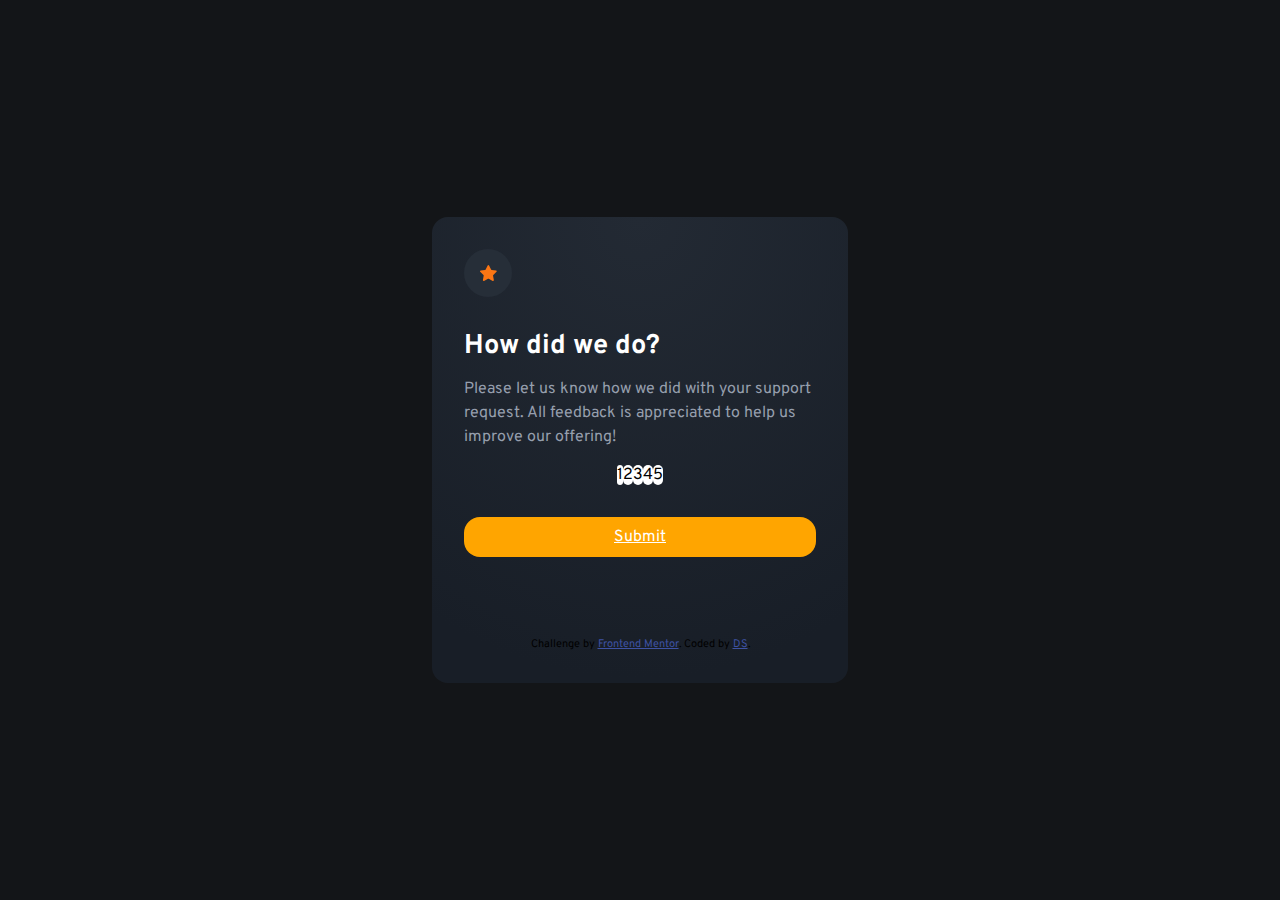
==== index.html @ 76b94d8d "changed star icon, h1, paragraph" ====
<!DOCTYPE html>
<html lang="en">
  <head>
    <meta charset="UTF-8" />
    <meta name="viewport" content="width=device-width, initial-scale=1.0" />
    <!-- displays site properly based on user's device -->

    <link
      rel="icon"
      type="image/png"
      sizes="32x32"
      href="./images/favicon-32x32.png"
    />

    <link rel="stylesheet" href="style.css" class="css" />

    <link rel="preconnect" href="https://fonts.googleapis.com" />
    <link rel="preconnect" href="https://fonts.gstatic.com" crossorigin />
    <link
      href="https://fonts.googleapis.com/css2?family=Overpass:wght@400;700&display=swap"
      rel="stylesheet"
    />

    <title>Interactive rating component</title>

    <!-- Feel free to remove these styles or customise in your own stylesheet 👍 -->
    <style>
      .attribution {
        font-size: 11px;
        text-align: center;
      }
      .attribution a {
        color: hsl(228, 45%, 44%);
      }
    </style>
  </head>
  <body>
    <main>
      <div class="interactive_board">
        <div class="star_symbol">
          <img src="images/icon-star.svg" alt="orange star" />
        </div>
        <h1 class="heading">How did we do?</h1>

        <p class="feedback-description">
          Please let us know how we did with your support request. All feedback
          is appreciated to help us improve our offering!
        </p>
        <div class="rating_component">
          <input type="radio" name="rate" id="one" />
          <label for="one">1</label> <br />
          <input type="radio" name="rate" id="two" />
          <label for="two">2</label> <br />
          <input type="radio" name="rate" id="three" />
          <label for="three">3</label> <br />
          <input type="radio" name="rate" id="four" />
          <label for="four">4</label> <br />
          <input type="radio" name="rate" id="five" />
          <label for="five">5</label>
        </div>

        <a href="" class="button">Submit</a>

        <!-- Rating state end -->

        <!-- Thank you state start -->
        <div class="feedback_card">
          You selected
          <!-- Add rating here -->
          out of 5 Thank you! We appreciate you taking the time to give a
          rating. If you ever need more support, don’t hesitate to get in touch!
        </div>

        <!-- Thank you state end -->

        <div class="attribution">
          Challenge by
          <a href="https://www.frontendmentor.io?ref=challenge" target="_blank"
            >Frontend Mentor</a
          >. Coded by <a href="#">DS</a>.
        </div>
      </div>
    </main>
  </body>
</html>
---- style.css ----
* {
  margin: 0;
  padding: 0;
  box-sizing: border-box;
  font-family: "Overpass", sans-serif;
}

html,
body {
  display: grid;
  height: 100%;
  place-items: center;
  text-align: center;
  background-color: #131518;
  margin-top: 0px;
}

h1 {
  color: hsl(0, 0%, 100%);
}
.interactive_board {
  width: 26rem;
  padding: 2rem;
  background: radial-gradient(
    98.96% 98.96% at 50% 0%,
    #232a34 0%,
    #181e27 100%
  );
  display: flex;
  align-items: left;
  justify-content: center;
  flex-direction: column;
  border-radius: 1rem;
}

.star_symbol {
  height: 3rem;
  width: 3rem;
  background: #262e38;
  display: flex;
  align-items: center;
  justify-content: center;
  border-radius: 2rem;
  /*   padding-left: 0;
  margin-top: 0; */
}

.heading {
  color: #ffffff;
  font-weight: 700;
  margin-top: 2rem;
  float: left;
  text-align: left;
  height: 3rem;
  font-size: 1.7rem;
}

.feedback-description {
  height: 4rem;
  font-weight: 400;
  text-align: left;
  color: #969fad;
  font-size: 1rem;
  line-height: 1.5em;
}

.rating_component {
  display: flex;
  justify-content: center;
  margin-top: 1.5rem;
}

.rating_component input[type="radio"] {
  opacity: 0;
  position: fixed;
  width: 0;
}

.rating_component label {
  display: inline-block;
  background-color: white;
  font-size: 1rem;
  border-radius: 1rem;
}

.feedback_card {
  visibility: hidden;
}

.button {
  background-color: orange;
  color: white;
  padding: 10px;
  border-radius: 1rem;
  margin-top: 2rem;
}
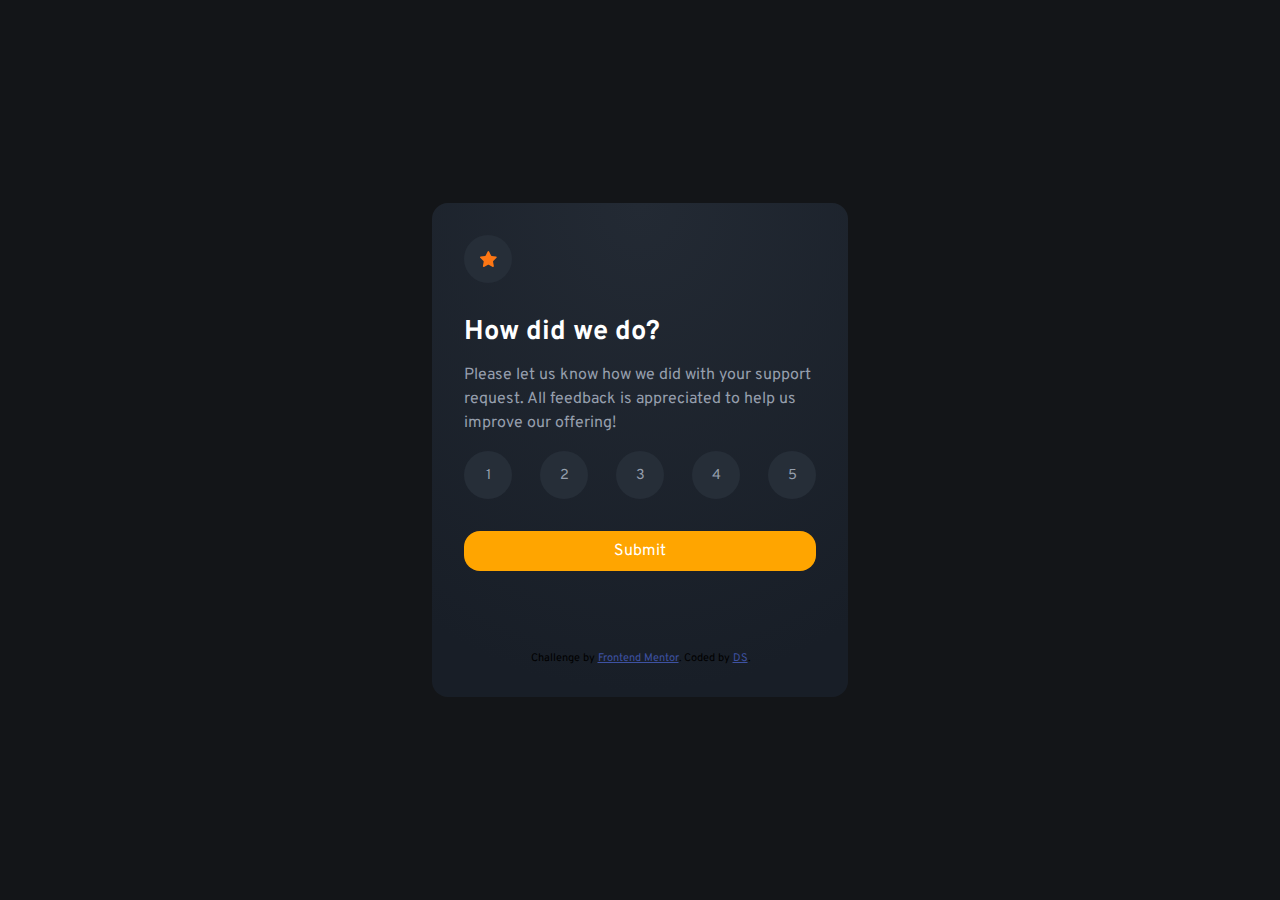
==== commit 19b8f6ff: "modified radio element, added hover effect, added hover effect to the button" ====
--- a/index.html
+++ b/index.html
@@ -83,5 +83,3 @@
     </main>
   </body>
 </html>
-
-
--- a/style.css
+++ b/style.css
@@ -66,7 +66,7 @@
 
 .rating_component {
   display: flex;
-  justify-content: center;
+  justify-content: space-between;
   margin-top: 1.5rem;
 }
 
@@ -77,10 +77,29 @@
 }
 
 .rating_component label {
-  display: inline-block;
-  background-color: white;
-  font-size: 1rem;
-  border-radius: 1rem;
+  display: flex;
+  justify-content: center;
+  align-items: center;
+  background-color: #262e38;
+  color: hsl(217, 12%, 63%);
+  padding: 10px 20px;
+  font-family: ;
+  font-size: 0.9rem;
+  border-radius: 2em;
+
+  height: 3rem;
+  width: 3rem;
+}
+
+.rating_component input[type="radio"]:checked + label {
+  background-color: hsl(216, 12%, 54%);
+  color: hsl(0, 0%, 100%);
+}
+
+.rating_component label:hover {
+  background-color: hsl(25, 97%, 53%);
+  color: hsl(0, 0%, 100%);
+  cursor: pointer;
 }
 
 .feedback_card {
@@ -89,8 +108,15 @@
 
 .button {
   background-color: orange;
+  text-decoration: none;
   color: white;
   padding: 10px;
   border-radius: 1rem;
   margin-top: 2rem;
 }
+
+.button:hover {
+  cursor: pointer;
+  background-color: hsl(0, 0%, 100%);
+  color: hsl(25, 97%, 53%);
+}
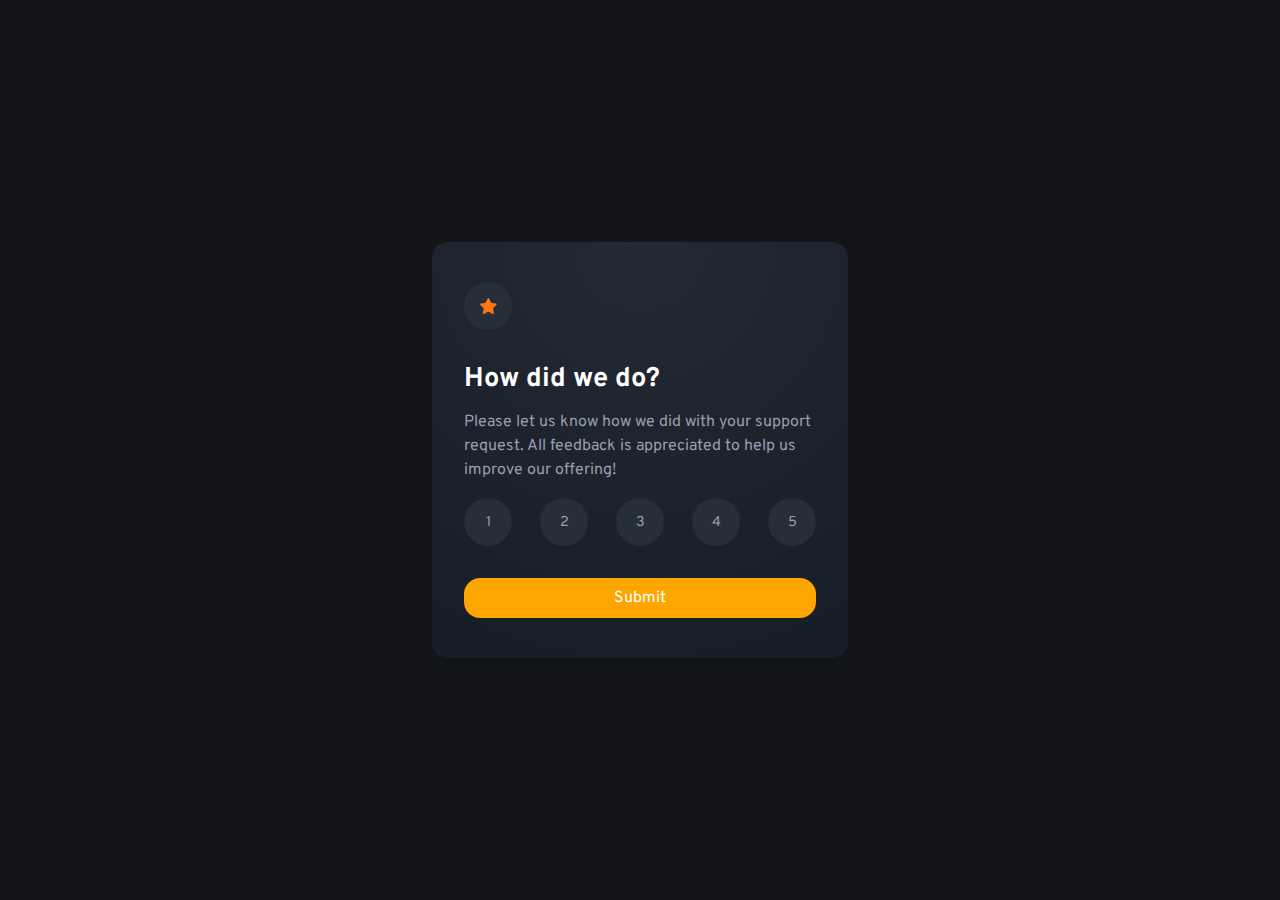
==== commit 1e207268: "added second html file "feedback card", added basic structure to it" ====
--- a/index.html
+++ b/index.html
@@ -59,19 +59,15 @@
           <label for="five">5</label>
         </div>
 
-        <a href="" class="button">Submit</a>
+        <a href="feedback_card.html" class="button">Submit</a>
 
         <!-- Rating state end -->
 
         <!-- Thank you state start -->
-        <div class="feedback_card">
-          You selected
-          <!-- Add rating here -->
-          out of 5 Thank you! We appreciate you taking the time to give a
-          rating. If you ever need more support, don’t hesitate to get in touch!
-        </div>
+        
 
         <!-- Thank you state end -->
+
 
         <div class="attribution">
           Challenge by
--- a/style.css
+++ b/style.css
@@ -20,6 +20,7 @@
 }
 .interactive_board {
   width: 26rem;
+  height: 26rem;
   padding: 2rem;
   background: radial-gradient(
     98.96% 98.96% at 50% 0%,
@@ -83,7 +84,7 @@
   background-color: #262e38;
   color: hsl(217, 12%, 63%);
   padding: 10px 20px;
-  font-family: ;
+  font-family: "Overpass";
   font-size: 0.9rem;
   border-radius: 2em;
 
@@ -120,3 +121,48 @@
   background-color: hsl(0, 0%, 100%);
   color: hsl(25, 97%, 53%);
 }
+
+.feedback_card {
+  display: none;
+}
+
+
+.attribution {
+  display: none;
+}
+
+/*feedback card styles*/
+
+
+
+.feedback_image {
+  width: 10rem;
+  height: 7rem;
+}
+
+.rating_number {
+  color: hsl(25, 97%, 53%);
+  padding-top: 1rem;
+}
+
+h2 {
+  color: white;
+  padding-top: 1rem;
+  font-size: 1.5rem;
+  font-weight: 700;
+  font-family: 'Overpass', sans-serif;
+  padding-bottom: 1rem;
+} 
+
+
+#second {
+  align-items: center;
+  text-align: center;
+}
+
+
+
+
+
+
+
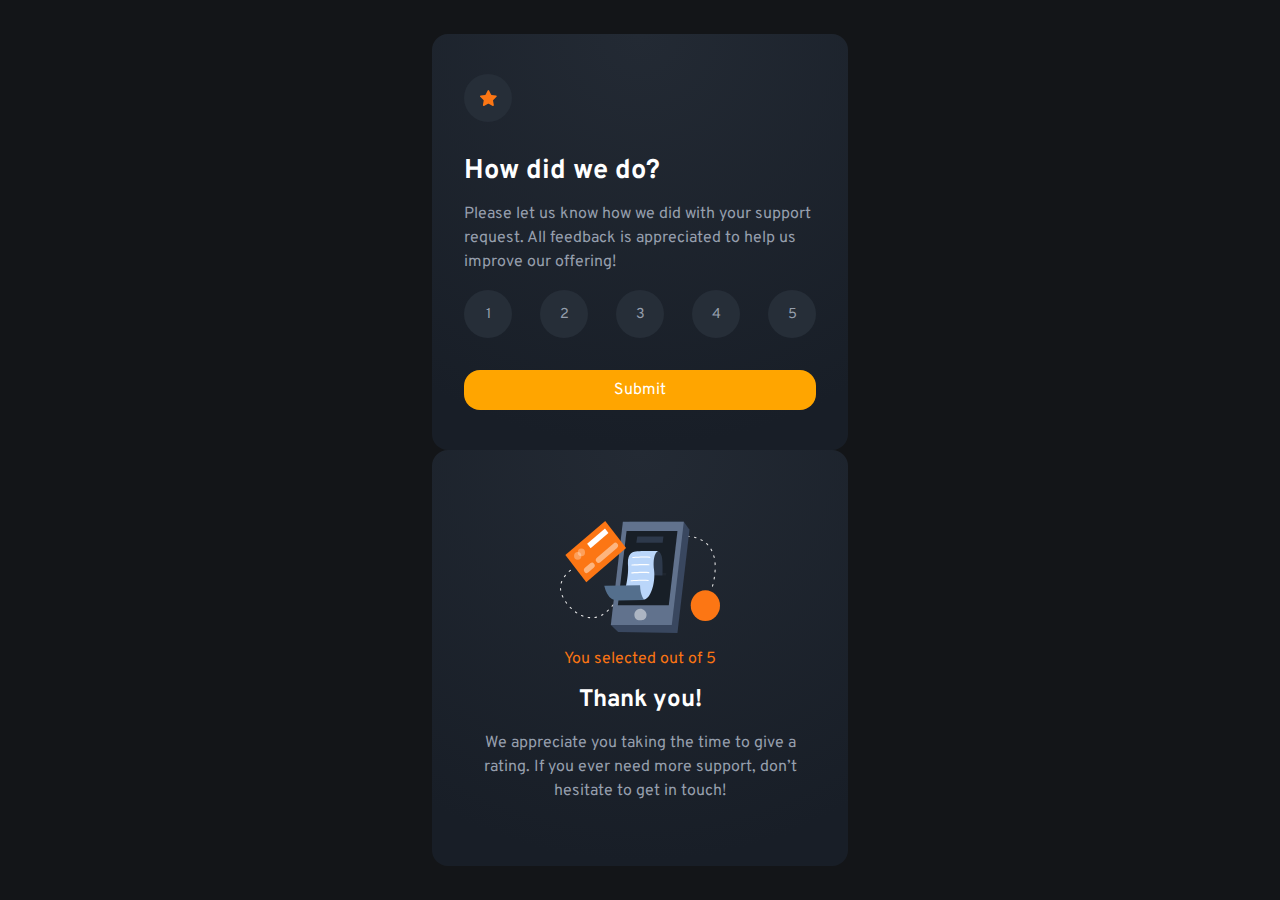
==== commit 26715a1b: "made everything in one html file" ====
--- a/index.html
+++ b/index.html
@@ -3,7 +3,6 @@
   <head>
     <meta charset="UTF-8" />
     <meta name="viewport" content="width=device-width, initial-scale=1.0" />
-    <!-- displays site properly based on user's device -->
 
     <link
       rel="icon"
@@ -21,21 +20,14 @@
       rel="stylesheet"
     />
 
+    <script src="https://ajax.googleapis.com/ajax/libs/jquery/3.6.3/jquery.min.js"></script>
+
     <title>Interactive rating component</title>
 
-    <!-- Feel free to remove these styles or customise in your own stylesheet 👍 -->
-    <style>
-      .attribution {
-        font-size: 11px;
-        text-align: center;
-      }
-      .attribution a {
-        color: hsl(228, 45%, 44%);
-      }
-    </style>
   </head>
   <body>
     <main>
+       <!-- Rating state stra-->
       <div class="interactive_board">
         <div class="star_symbol">
           <img src="images/icon-star.svg" alt="orange star" />
@@ -47,35 +39,63 @@
           is appreciated to help us improve our offering!
         </p>
         <div class="rating_component">
-          <input type="radio" name="rate" id="one" />
+          <input type="radio" name="rate" id="one" value="1" />
           <label for="one">1</label> <br />
-          <input type="radio" name="rate" id="two" />
+          <input type="radio" name="rate" id="two" value="2" />
           <label for="two">2</label> <br />
-          <input type="radio" name="rate" id="three" />
+          <input type="radio" name="rate" id="three" value="3" />
           <label for="three">3</label> <br />
-          <input type="radio" name="rate" id="four" />
+          <input type="radio" name="rate" id="four" value="4" />
           <label for="four">4</label> <br />
-          <input type="radio" name="rate" id="five" />
+          <input type="radio" name="rate" id="five" value="5" />
           <label for="five">5</label>
         </div>
 
-        <a href="feedback_card.html" class="button">Submit</a>
+        <a href="#" class="button">Submit</a>
 
         <!-- Rating state end -->
 
-        <!-- Thank you state start -->
+        
         
 
-        <!-- Thank you state end -->
+       
+      <!--   <script type="text/javascript">
+          $('input[name="rate"]').on("click", function () {
+            var rating = $('input[name="rate"]:checked').val();
+          });
+        </script> -->
+</div>
+
+<!-- Thank you state start -->
+<div class="interactive_board" id="second">
+      <img
+        class="feedback_image"
+        src="images/illustration-thank-you.svg"
+        alt=""
+      />
+      <div class="rating_number">
+        You selected
+      <script>innerHTML.document.querySelector('input[name="rate"]:checked').value;</script>
+       
+        out of 5
+      </div>
+
+      <h2 >Thank you!</h2>
+      <p class="feedback-description" id="second">
+        We appreciate you taking the time to give a rating. If you ever need
+        more support, don’t hesitate to get in touch!
+      </p>
+    </div>
+     <!-- Thank you state end -->
 
 
-        <div class="attribution">
+     <div class="attribution">
           Challenge by
           <a href="https://www.frontendmentor.io?ref=challenge" target="_blank"
             >Frontend Mentor</a
           >. Coded by <a href="#">DS</a>.
         </div>
-      </div>
+
     </main>
   </body>
 </html>
--- a/style.css
+++ b/style.css
@@ -1,3 +1,11 @@
+ .attribution {
+        font-size: 11px;
+        text-align: center;
+      }
+      .attribution a {
+        color: hsl(228, 45%, 44%);
+      }
+
 * {
   margin: 0;
   padding: 0;
@@ -165,4 +173,3 @@
 
 
 
-
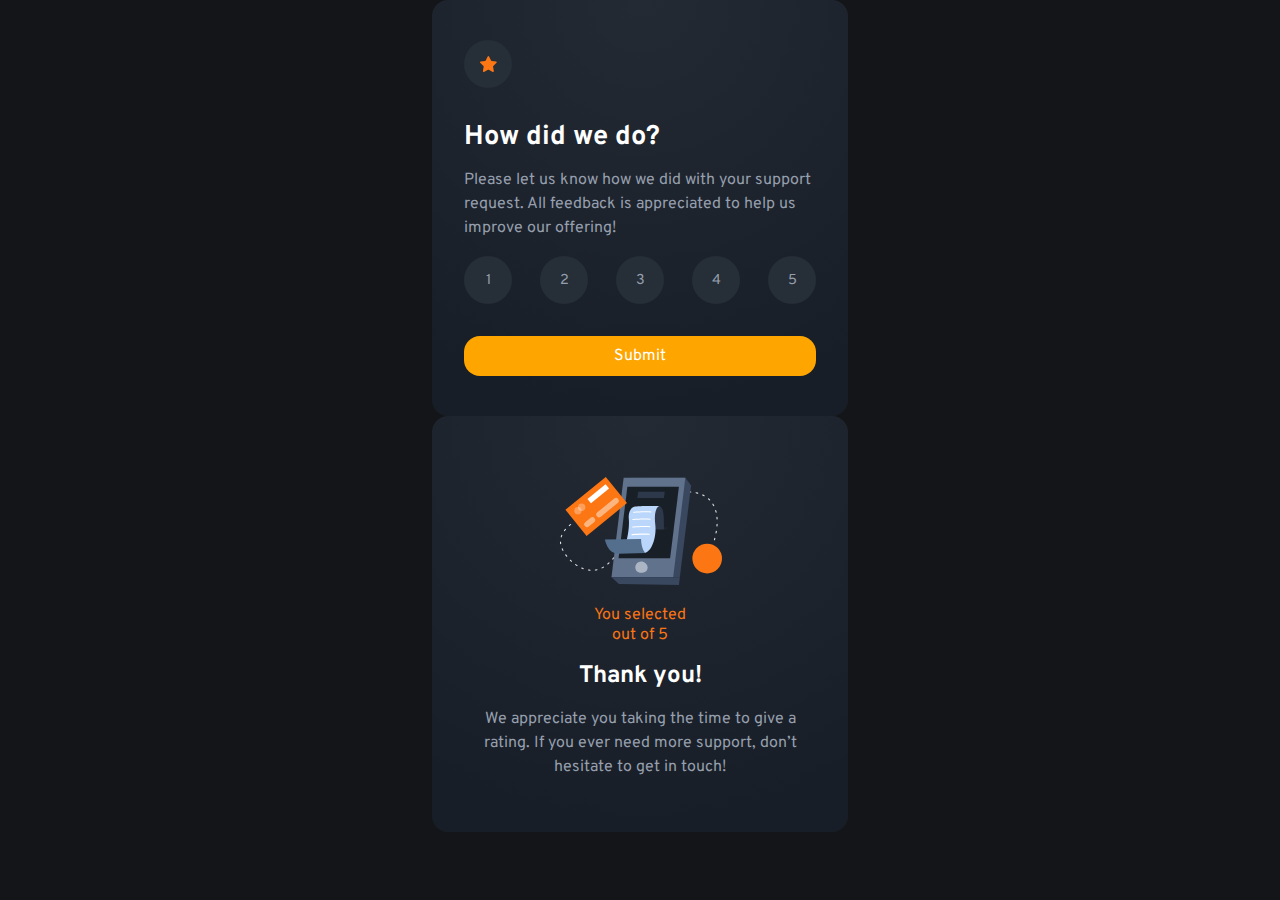
==== commit 0def8a41: "improved the structure and added jquery for feedback grade" ====
--- a/index.html
+++ b/index.html
@@ -23,21 +23,25 @@
     <script src="https://ajax.googleapis.com/ajax/libs/jquery/3.6.3/jquery.min.js"></script>
 
     <title>Interactive rating component</title>
-
   </head>
   <body>
-    <main>
-       <!-- Rating state stra-->
-      <div class="interactive_board">
+    <div class="container"></div>
+
+      <!-- Rating state start-->
+
+      <div class="interactive_board" id="first">
+
         <div class="star_symbol">
-          <img src="images/icon-star.svg" alt="orange star" />
+          <img src="images/icon-star.svg" alt="star icon" />
         </div>
+
         <h1 class="heading">How did we do?</h1>
 
-        <p class="feedback-description">
+        <p class="feedback_question">
           Please let us know how we did with your support request. All feedback
           is appreciated to help us improve our offering!
         </p>
+
         <div class="rating_component">
           <input type="radio" name="rate" id="one" value="1" />
           <label for="one">1</label> <br />
@@ -52,50 +56,43 @@
         </div>
 
         <a href="#" class="button">Submit</a>
+      </div>
+        <!-- Rating state end -->
+      
 
-        <!-- Rating state end -->
+      <!-- Thank you state start -->
+      <div class="interactive_board" id="second">
 
-        
-        
-
-       
-      <!--   <script type="text/javascript">
-          $('input[name="rate"]').on("click", function () {
-            var rating = $('input[name="rate"]:checked').val();
-          });
-        </script> -->
-</div>
-
-<!-- Thank you state start -->
-<div class="interactive_board" id="second">
-      <img
-        class="feedback_image"
-        src="images/illustration-thank-you.svg"
-        alt=""
-      />
-      <div class="rating_number">
-        You selected
-      <script>innerHTML.document.querySelector('input[name="rate"]:checked').value;</script>
-       
-        out of 5
-      </div>
-
-      <h2 >Thank you!</h2>
-      <p class="feedback-description" id="second">
-        We appreciate you taking the time to give a rating. If you ever need
-        more support, don’t hesitate to get in touch!
-      </p>
-    </div>
-     <!-- Thank you state end -->
-
-
-     <div class="attribution">
-          Challenge by
-          <a href="https://www.frontendmentor.io?ref=challenge" target="_blank"
-            >Frontend Mentor</a
-          >. Coded by <a href="#">DS</a>.
+        <div class="feedback_image">
+        <img
+          src="images/illustration-thank-you.svg"
+          alt="mobile phone picture"
+        />
         </div>
 
-    </main>
+        <div class="feedback_mark">
+          You selected
+          <p id="rating_value"></p>
+          out of 5
+        </div>
+
+        <h2>Thank you!</h2>
+
+        <p class="feedback_phrase">
+          We appreciate you taking the time to give a rating. If you ever need
+          more support, don’t hesitate to get in touch!
+        </p>
+      </div>
+      <!-- Thank you state end -->
+
+      <script type="text/javascript">
+        $('input[name="rate"]').on("click", function () {
+          var rating = $('input[name="rate"]:checked').val();
+          var ratingValue = document.getElementById("rating_value");
+          ratingValue.innerHTML = rating;
+        });
+      </script>
+
+    </div>
   </body>
 </html>
--- a/style.css
+++ b/style.css
@@ -1,175 +1,171 @@
- .attribution {
-        font-size: 11px;
-        text-align: center;
-      }
-      .attribution a {
-        color: hsl(228, 45%, 44%);
-      }
 
-* {
-  margin: 0;
-  padding: 0;
-  box-sizing: border-box;
-  font-family: "Overpass", sans-serif;
-}
+ * {
+   margin: 0;
+   padding: 0;
+   box-sizing: border-box;
+   font-family: "Overpass", sans-serif;
+ }
 
-html,
-body {
-  display: grid;
-  height: 100%;
-  place-items: center;
-  text-align: center;
-  background-color: #131518;
-  margin-top: 0px;
-}
+ body { 
 
-h1 {
-  color: hsl(0, 0%, 100%);
-}
-.interactive_board {
-  width: 26rem;
-  height: 26rem;
-  padding: 2rem;
-  background: radial-gradient(
-    98.96% 98.96% at 50% 0%,
-    #232a34 0%,
-    #181e27 100%
-  );
-  display: flex;
-  align-items: left;
-  justify-content: center;
-  flex-direction: column;
-  border-radius: 1rem;
-}
+   display: flex;
+   place-items: center;
+   text-align: center;
+   background-color: #131518;
+   margin-top: 0px;
+   flex-direction: column;
+ }
 
-.star_symbol {
-  height: 3rem;
-  width: 3rem;
-  background: #262e38;
-  display: flex;
-  align-items: center;
-  justify-content: center;
-  border-radius: 2rem;
-  /*   padding-left: 0;
-  margin-top: 0; */
-}
+ h1 {
+   color: hsl(0, 0%, 100%);
+ }
 
-.heading {
-  color: #ffffff;
-  font-weight: 700;
-  margin-top: 2rem;
-  float: left;
-  text-align: left;
-  height: 3rem;
-  font-size: 1.7rem;
-}
+ .interactive_board {
+   width: 26rem;
+   height: 26rem;
+   padding: 2rem;
+   background: radial-gradient(98.96% 98.96% at 50% 0%,
+       #232a34 0%,
+       #181e27 100%);
+   display: flex;
+   align-items: left;
+   justify-content: center;
+   flex-direction: column;
+   border-radius: 1rem;
+ }
 
-.feedback-description {
-  height: 4rem;
-  font-weight: 400;
-  text-align: left;
-  color: #969fad;
-  font-size: 1rem;
-  line-height: 1.5em;
-}
+ .star_symbol {
+   height: 3rem;
+   width: 3rem;
+   background: #262e38;
+   display: flex;
+   align-items: center;
+   justify-content: center;
+   border-radius: 2rem;
+ }
 
-.rating_component {
-  display: flex;
-  justify-content: space-between;
-  margin-top: 1.5rem;
-}
+ .heading {
+   color: #ffffff;
+   font-weight: 700;
+   margin-top: 2rem;
+   float: left;
+   text-align: left;
+   height: 3rem;
+   font-size: 1.7rem;
+ }
 
-.rating_component input[type="radio"] {
-  opacity: 0;
-  position: fixed;
-  width: 0;
-}
+ .feedback_question {
+   height: 4rem;
+   font-weight: 400;
+   text-align: left;
+   color: #969fad;
+   font-size: 1rem;
+   line-height: 1.5em;
+ }
 
-.rating_component label {
-  display: flex;
-  justify-content: center;
-  align-items: center;
-  background-color: #262e38;
-  color: hsl(217, 12%, 63%);
-  padding: 10px 20px;
-  font-family: "Overpass";
-  font-size: 0.9rem;
-  border-radius: 2em;
+ .rating_component {
+   display: flex;
+   justify-content: space-between;
+   margin-top: 1.5rem;
+ }
 
-  height: 3rem;
-  width: 3rem;
-}
+ .rating_component input[type="radio"] {
+   opacity: 0;
+   position: fixed;
+   width: 0;
+ }
 
-.rating_component input[type="radio"]:checked + label {
-  background-color: hsl(216, 12%, 54%);
-  color: hsl(0, 0%, 100%);
-}
+ .rating_component label {
+   display: flex;
+   justify-content: center;
+   align-items: center;
+   background-color: #262e38;
+   color: hsl(217, 12%, 63%);
+   padding: 10px 20px;
+   font-family: "Overpass";
+   font-size: 0.9rem;
+   border-radius: 2em;
 
-.rating_component label:hover {
-  background-color: hsl(25, 97%, 53%);
-  color: hsl(0, 0%, 100%);
-  cursor: pointer;
-}
+   height: 3rem;
+   width: 3rem;
+ }
 
-.feedback_card {
-  visibility: hidden;
-}
+ .rating_component input[type="radio"]:checked+label {
+   background-color: hsl(216, 12%, 54%);
+   color: hsl(0, 0%, 100%);
+ }
 
-.button {
-  background-color: orange;
-  text-decoration: none;
-  color: white;
-  padding: 10px;
-  border-radius: 1rem;
-  margin-top: 2rem;
-}
+ .rating_component label:hover {
+   background-color: hsl(25, 97%, 53%);
+   color: hsl(0, 0%, 100%);
+   cursor: pointer;
+ }
 
-.button:hover {
-  cursor: pointer;
-  background-color: hsl(0, 0%, 100%);
-  color: hsl(25, 97%, 53%);
-}
+ .feedback_card {
+   visibility: hidden;
+ }
 
-.feedback_card {
-  display: none;
-}
+ .button {
+   background-color: orange;
+   text-decoration: none;
+   color: white;
+   padding: 10px;
+   border-radius: 1rem;
+   margin-top: 2rem;
+ }
+
+ .button:hover {
+   cursor: pointer;
+   background-color: hsl(0, 0%, 100%);
+   color: hsl(25, 97%, 53%);
+ }
+
+ .feedback_card {
+   display: none;
+ }
 
 
-.attribution {
-  display: none;
-}
+ .attribution {
+   display: none;
+ }
 
-/*feedback card styles*/
+ /*feedback card styles*/
+
+
+ .feedback_image {
+   width: 10rem;
+   height: 7rem;
+ }
+
+ .feedback_mark {
+   color: hsl(25, 97%, 53%);
+   padding-top: 1rem;
+ }
+
+ h2 {
+   color: white;
+   padding-top: 1rem;
+   font-size: 1.5rem;
+   font-weight: 700;
+   font-family: 'Overpass', sans-serif;
+   padding-bottom: 1rem;
+ }
+
+ .feedback_phrase{
+height: 4rem;
+   font-weight: 400;
+   text-align: center;
+   color: #969fad;
+   font-size: 1rem;
+   line-height: 1.5em;
+ }
+
+
+ #second {
+   align-items: center;
+   text-align: center;
+ }
 
 
 
-.feedback_image {
-  width: 10rem;
-  height: 7rem;
-}
-
-.rating_number {
-  color: hsl(25, 97%, 53%);
-  padding-top: 1rem;
-}
-
-h2 {
-  color: white;
-  padding-top: 1rem;
-  font-size: 1.5rem;
-  font-weight: 700;
-  font-family: 'Overpass', sans-serif;
-  padding-bottom: 1rem;
-} 
-
-
-#second {
-  align-items: center;
-  text-align: center;
-}
-
-
-
-
-
-
+ /* vscode.css-language-features */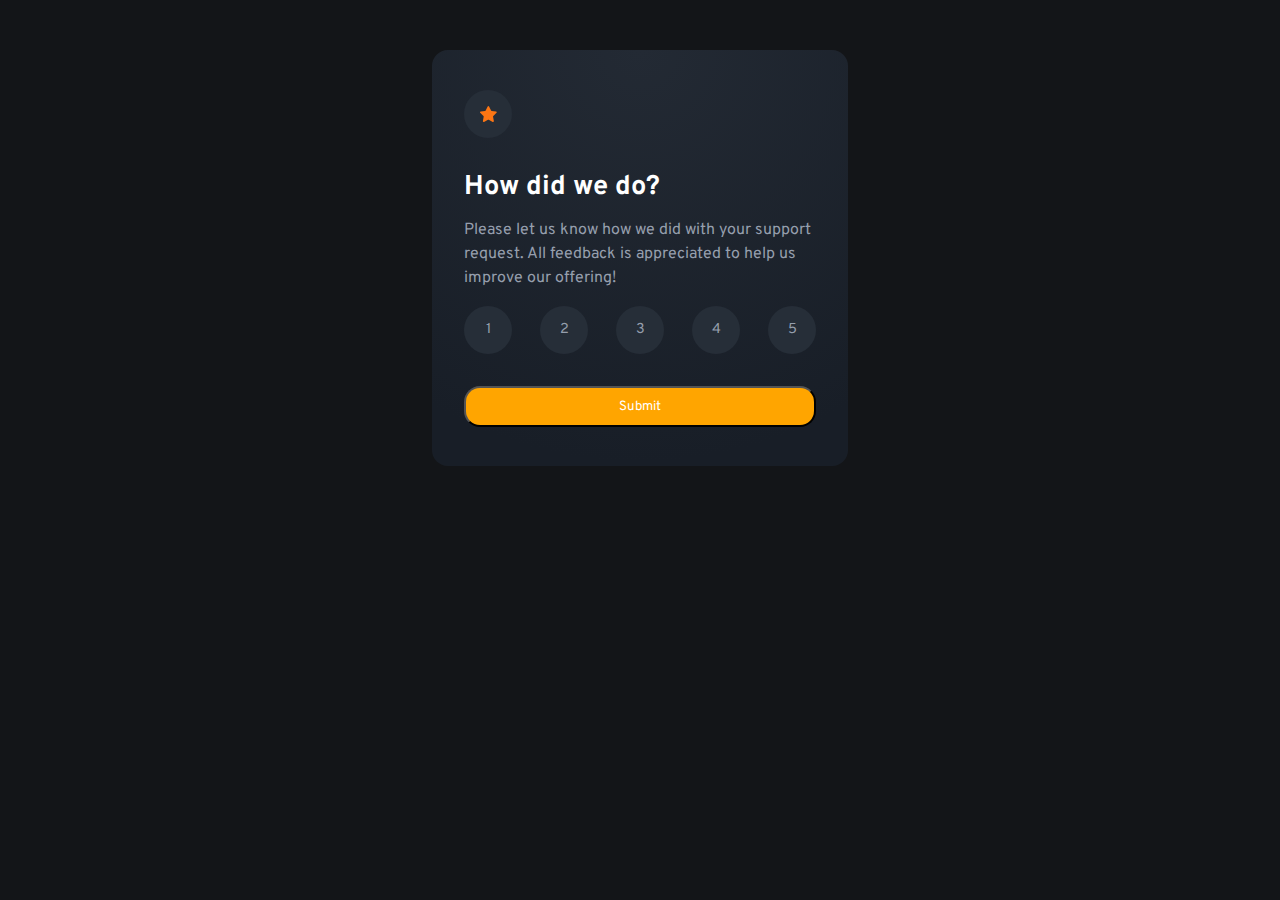
==== commit 02ce737e: "js is fully working, but some styles are incorrect" ====
--- a/index.html
+++ b/index.html
@@ -25,12 +25,10 @@
     <title>Interactive rating component</title>
   </head>
   <body>
-    <div class="container"></div>
-
+    <div class="container">
       <!-- Rating state start-->
 
       <div class="interactive_board" id="first">
-
         <div class="star_symbol">
           <img src="images/icon-star.svg" alt="star icon" />
         </div>
@@ -55,25 +53,23 @@
           <label for="five">5</label>
         </div>
 
-        <a href="#" class="button">Submit</a>
+        <button href="#" class="button">Submit</button>
       </div>
-        <!-- Rating state end -->
-      
+      <!-- Rating state end -->
 
       <!-- Thank you state start -->
-      <div class="interactive_board" id="second">
-
+      <div class="interactive_board hide" id="second">
         <div class="feedback_image">
-        <img
-          src="images/illustration-thank-you.svg"
-          alt="mobile phone picture"
-        />
+          <img
+            src="images/illustration-thank-you.svg"
+            alt="mobile phone picture"
+          />
         </div>
 
         <div class="feedback_mark">
-          You selected
-          <p id="rating_value"></p>
-          out of 5
+          You selected&nbsp;
+          <p id="rating_value">0</p>
+          &nbsp;out of 5
         </div>
 
         <h2>Thank you!</h2>
@@ -83,16 +79,26 @@
           more support, don’t hesitate to get in touch!
         </p>
       </div>
+
       <!-- Thank you state end -->
+    </div>
 
-      <script type="text/javascript">
-        $('input[name="rate"]').on("click", function () {
-          var rating = $('input[name="rate"]:checked').val();
-          var ratingValue = document.getElementById("rating_value");
-          ratingValue.innerHTML = rating;
-        });
-      </script>
+    <script type="text/javascript">
+      $('input[name="rate"]').on("click", function () {
+        var rating = $('input[name="rate"]:checked').val();
+        var ratingValue = document.getElementById("rating_value");
+        ratingValue.innerHTML = rating;
+      });
 
-    </div>
+      const submitButton = document.querySelector(".button");
+      const card1 = document.getElementById("first");
+      const card2 = document.getElementById("second");
+      submitButton.addEventListener("click", onSubmit);
+
+      function onSubmit() {
+        card1.classList.add("hide");
+        card2.classList.remove("hide");
+      }
+    </script>
   </body>
 </html>
--- a/style.css
+++ b/style.css
@@ -1,171 +1,161 @@
+* {
+  margin: 0;
+  padding: 0;
+  box-sizing: border-box;
+  font-family: "Overpass", sans-serif;
+}
 
- * {
-   margin: 0;
-   padding: 0;
-   box-sizing: border-box;
-   font-family: "Overpass", sans-serif;
- }
+body {
+  display: flex;
+  place-items: center;
+  text-align: center;
+  background-color: #131518;
+  margin-top: 50px;
+  margin-bottom: 50px;
+  flex-direction: column;
+}
 
- body { 
+/* nteractive board first */
 
-   display: flex;
-   place-items: center;
-   text-align: center;
-   background-color: #131518;
-   margin-top: 0px;
-   flex-direction: column;
- }
+.interactive_board {
+  width: 26rem;
+  height: 26rem;
+  max-width: 26rem;
+  padding: 2rem;
+  background: radial-gradient(
+    98.96% 98.96% at 50% 0%,
+    #232a34 0%,
+    #181e27 100%
+  );
+  display: flex;
+  align-items: left;
+  justify-content: center;
+  flex-direction: column;
+  border-radius: 1rem;
+}
 
- h1 {
-   color: hsl(0, 0%, 100%);
- }
+.star_symbol {
+  height: 3rem;
+  width: 3rem;
+  background: #262e38;
+  display: flex;
+  align-items: center;
+  justify-content: center;
+  border-radius: 2rem;
+}
 
- .interactive_board {
-   width: 26rem;
-   height: 26rem;
-   padding: 2rem;
-   background: radial-gradient(98.96% 98.96% at 50% 0%,
-       #232a34 0%,
-       #181e27 100%);
-   display: flex;
-   align-items: left;
-   justify-content: center;
-   flex-direction: column;
-   border-radius: 1rem;
- }
+.heading {
+  color: #ffffff;
+  font-weight: 700;
+  margin-top: 2rem;
+  float: left;
+  text-align: left;
+  height: 3rem;
+  font-size: 1.7rem;
+}
 
- .star_symbol {
-   height: 3rem;
-   width: 3rem;
-   background: #262e38;
-   display: flex;
-   align-items: center;
-   justify-content: center;
-   border-radius: 2rem;
- }
+.feedback_question {
+  height: 4rem;
+  font-weight: 400;
+  text-align: left;
+  color: #969fad;
+  font-size: 1rem;
+  line-height: 1.5em;
+}
 
- .heading {
-   color: #ffffff;
-   font-weight: 700;
-   margin-top: 2rem;
-   float: left;
-   text-align: left;
-   height: 3rem;
-   font-size: 1.7rem;
- }
+.rating_component {
+  display: flex;
+  justify-content: space-between;
+  margin-top: 1.5rem;
+}
 
- .feedback_question {
-   height: 4rem;
-   font-weight: 400;
-   text-align: left;
-   color: #969fad;
-   font-size: 1rem;
-   line-height: 1.5em;
- }
+.rating_component input[type="radio"] {
+  opacity: 0;
+  position: fixed;
+  width: 0;
+}
 
- .rating_component {
-   display: flex;
-   justify-content: space-between;
-   margin-top: 1.5rem;
- }
+.rating_component label {
+  display: flex;
+  justify-content: center;
+  align-items: center;
+  background-color: #262e38;
+  color: hsl(217, 12%, 63%);
+  padding: 10px 20px;
+  font-family: "Overpass";
+  font-size: 0.9rem;
+  border-radius: 2em;
 
- .rating_component input[type="radio"] {
-   opacity: 0;
-   position: fixed;
-   width: 0;
- }
+  height: 3rem;
+  width: 3rem;
+}
 
- .rating_component label {
-   display: flex;
-   justify-content: center;
-   align-items: center;
-   background-color: #262e38;
-   color: hsl(217, 12%, 63%);
-   padding: 10px 20px;
-   font-family: "Overpass";
-   font-size: 0.9rem;
-   border-radius: 2em;
+.rating_component input[type="radio"]:checked + label {
+  background-color: hsl(216, 12%, 54%);
+  color: hsl(0, 0%, 100%);
+}
 
-   height: 3rem;
-   width: 3rem;
- }
+.rating_component label:hover {
+  background-color: hsl(25, 97%, 53%);
+  color: hsl(0, 0%, 100%);
+  cursor: pointer;
+}
 
- .rating_component input[type="radio"]:checked+label {
-   background-color: hsl(216, 12%, 54%);
-   color: hsl(0, 0%, 100%);
- }
+.button {
+  background-color: orange;
+  text-decoration: none;
+  color: white;
+  padding: 10px;
+  border-radius: 1rem;
+  margin-top: 2rem;
+}
 
- .rating_component label:hover {
-   background-color: hsl(25, 97%, 53%);
-   color: hsl(0, 0%, 100%);
-   cursor: pointer;
- }
+.button:hover {
+  cursor: pointer;
+  background-color: hsl(0, 0%, 100%);
+  color: hsl(25, 97%, 53%);
+}
 
- .feedback_card {
-   visibility: hidden;
- }
+/*feedback card styles*/
 
- .button {
-   background-color: orange;
-   text-decoration: none;
-   color: white;
-   padding: 10px;
-   border-radius: 1rem;
-   margin-top: 2rem;
- }
+.feedback_image {
+  width: 10rem;
+  height: 7rem;
+}
 
- .button:hover {
-   cursor: pointer;
-   background-color: hsl(0, 0%, 100%);
-   color: hsl(25, 97%, 53%);
- }
+.feedback_mark {
+  color: hsl(25, 97%, 53%);
+  padding-top: 0.5rem;
+  background: #262e38;
+  display: flex;
+  align-items: center;
+  justify-content: center;
+  border-radius: 0.5rem;
+}
 
- .feedback_card {
-   display: none;
- }
+h2 {
+  color: white;
+  padding-top: 1rem;
+  font-size: 1.5rem;
+  font-weight: 700;
+  font-family: "Overpass", sans-serif;
+  padding-bottom: 1rem;
+}
 
+.feedback_phrase {
+  height: 4rem;
+  font-weight: 400;
+  text-align: center;
+  color: #969fad;
+  font-size: 1rem;
+  line-height: 1.5em;
+}
 
- .attribution {
-   display: none;
- }
+#second {
+  align-items: center;
+  text-align: center;
+}
 
- /*feedback card styles*/
-
-
- .feedback_image {
-   width: 10rem;
-   height: 7rem;
- }
-
- .feedback_mark {
-   color: hsl(25, 97%, 53%);
-   padding-top: 1rem;
- }
-
- h2 {
-   color: white;
-   padding-top: 1rem;
-   font-size: 1.5rem;
-   font-weight: 700;
-   font-family: 'Overpass', sans-serif;
-   padding-bottom: 1rem;
- }
-
- .feedback_phrase{
-height: 4rem;
-   font-weight: 400;
-   text-align: center;
-   color: #969fad;
-   font-size: 1rem;
-   line-height: 1.5em;
- }
-
-
- #second {
-   align-items: center;
-   text-align: center;
- }
-
-
-
- /* vscode.css-language-features */+.hide {
+  display: none;
+}
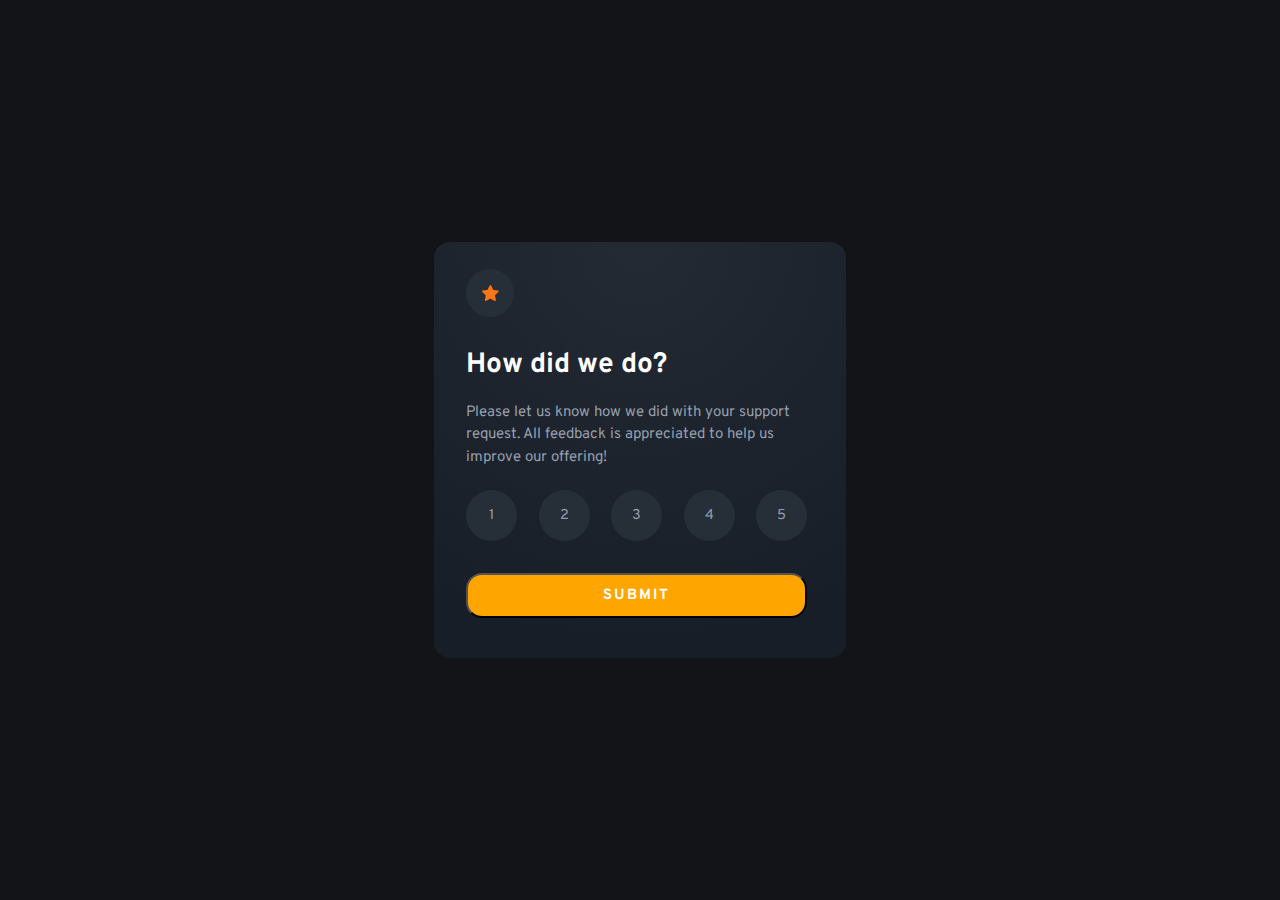
==== commit e6f1b674: "added main section" ====
--- a/index.html
+++ b/index.html
@@ -25,80 +25,82 @@
     <title>Interactive rating component</title>
   </head>
   <body>
-    <div class="container">
-      <!-- Rating state start-->
+    <main>
+      <div class="container">
+        <!-- Rating state start-->
 
-      <div class="interactive_board" id="first">
-        <div class="star_symbol">
-          <img src="images/icon-star.svg" alt="star icon" />
+        <div class="interactive_board" id="first">
+          <div class="star_symbol">
+            <img src="images/icon-star.svg" alt="star icon" />
+          </div>
+
+          <h1 class="heading">How did we do?</h1>
+
+          <p class="feedback_question">
+            Please let us know how we did with your support request. All
+            feedback is appreciated to help us improve our offering!
+          </p>
+
+          <div class="rating_component">
+            <input type="radio" name="rate" id="one" value="1" />
+            <label for="one">1</label> <br />
+            <input type="radio" name="rate" id="two" value="2" />
+            <label for="two">2</label> <br />
+            <input type="radio" name="rate" id="three" value="3" />
+            <label for="three">3</label> <br />
+            <input type="radio" name="rate" id="four" value="4" />
+            <label for="four">4</label> <br />
+            <input type="radio" name="rate" id="five" value="5" />
+            <label for="five">5</label>
+          </div>
+
+          <button href="#" class="button">Submit</button>
+        </div>
+        <!-- Rating state end -->
+
+        <!-- Thank you state start -->
+        <div class="interactive_board hide" id="second">
+          <div class="feedback_image">
+            <img
+              src="images/illustration-thank-you.svg"
+              alt="mobile phone picture"
+            />
+          </div>
+
+          <div class="feedback_mark">
+            You selected&nbsp;
+            <p id="rating_value">0</p>
+            &nbsp;out of 5
+          </div>
+
+          <h2>Thank you!</h2>
+
+          <p class="feedback_phrase">
+            We appreciate you taking the time to give a rating. If you ever need
+            more support, don’t hesitate to get in touch!
+          </p>
         </div>
 
-        <h1 class="heading">How did we do?</h1>
-
-        <p class="feedback_question">
-          Please let us know how we did with your support request. All feedback
-          is appreciated to help us improve our offering!
-        </p>
-
-        <div class="rating_component">
-          <input type="radio" name="rate" id="one" value="1" />
-          <label for="one">1</label> <br />
-          <input type="radio" name="rate" id="two" value="2" />
-          <label for="two">2</label> <br />
-          <input type="radio" name="rate" id="three" value="3" />
-          <label for="three">3</label> <br />
-          <input type="radio" name="rate" id="four" value="4" />
-          <label for="four">4</label> <br />
-          <input type="radio" name="rate" id="five" value="5" />
-          <label for="five">5</label>
-        </div>
-
-        <button href="#" class="button">Submit</button>
-      </div>
-      <!-- Rating state end -->
-
-      <!-- Thank you state start -->
-      <div class="interactive_board hide" id="second">
-        <div class="feedback_image">
-          <img
-            src="images/illustration-thank-you.svg"
-            alt="mobile phone picture"
-          />
-        </div>
-
-        <div class="feedback_mark">
-          You selected&nbsp;
-          <p id="rating_value">0</p>
-          &nbsp;out of 5
-        </div>
-
-        <h2>Thank you!</h2>
-
-        <p class="feedback_phrase">
-          We appreciate you taking the time to give a rating. If you ever need
-          more support, don’t hesitate to get in touch!
-        </p>
+        <!-- Thank you state end -->
       </div>
 
-      <!-- Thank you state end -->
-    </div>
+      <script type="text/javascript">
+        $('input[name="rate"]').on("click", function () {
+          var rating = $('input[name="rate"]:checked').val();
+          var ratingValue = document.getElementById("rating_value");
+          ratingValue.innerHTML = rating;
+        });
 
-    <script type="text/javascript">
-      $('input[name="rate"]').on("click", function () {
-        var rating = $('input[name="rate"]:checked').val();
-        var ratingValue = document.getElementById("rating_value");
-        ratingValue.innerHTML = rating;
-      });
+        const submitButton = document.querySelector(".button");
+        const card1 = document.getElementById("first");
+        const card2 = document.getElementById("second");
+        submitButton.addEventListener("click", onSubmit);
 
-      const submitButton = document.querySelector(".button");
-      const card1 = document.getElementById("first");
-      const card2 = document.getElementById("second");
-      submitButton.addEventListener("click", onSubmit);
-
-      function onSubmit() {
-        card1.classList.add("hide");
-        card2.classList.remove("hide");
-      }
-    </script>
+        function onSubmit() {
+          card1.classList.add("hide");
+          card2.classList.remove("hide");
+        }
+      </script>
+    </main>
   </body>
 </html>
--- a/style.css
+++ b/style.css
@@ -5,23 +5,28 @@
   font-family: "Overpass", sans-serif;
 }
 
+.container {
+  display: flex;
+  justify-content: center;
+  text-align: center;
+  flex-direction: row;
+  place-items: center;
+  height: 100vh;
+  width: 100vw;
+}
+
 body {
-  display: flex;
-  place-items: center;
-  text-align: center;
-  background-color: #131518;
-  margin-top: 50px;
-  margin-bottom: 50px;
-  flex-direction: column;
+  background-color: hsl(216, 12%, 8%);
+  font-family: "Overpass", sans-serif;
 }
 
 /* nteractive board first */
 
 .interactive_board {
-  width: 26rem;
+  width: 25.75rem;
   height: 26rem;
   max-width: 26rem;
-  padding: 2rem;
+  padding: 1.18rem 2.438rem 2rem 2rem;
   background: radial-gradient(
     98.96% 98.96% at 50% 0%,
     #232a34 0%,
@@ -41,25 +46,27 @@
   display: flex;
   align-items: center;
   justify-content: center;
-  border-radius: 2rem;
+  border-radius: 50%;
 }
 
 .heading {
   color: #ffffff;
   font-weight: 700;
-  margin-top: 2rem;
+  margin-top: 1.875rem;
   float: left;
   text-align: left;
   height: 3rem;
-  font-size: 1.7rem;
+  font-size: 1.75rem;
+  font-family: "Overpass", sans-serif;
 }
 
 .feedback_question {
   height: 4rem;
+  margin-top: 0.438rem;
   font-weight: 400;
   text-align: left;
   color: #969fad;
-  font-size: 1rem;
+  font-size: 0.938rem;
   line-height: 1.5em;
 }
 
@@ -86,8 +93,8 @@
   font-size: 0.9rem;
   border-radius: 2em;
 
-  height: 3rem;
-  width: 3rem;
+  height: 3.188rem;
+  width: 3.188rem;
 }
 
 .rating_component input[type="radio"]:checked + label {
@@ -106,8 +113,13 @@
   text-decoration: none;
   color: white;
   padding: 10px;
+  height: 2.813rem;
   border-radius: 1rem;
   margin-top: 2rem;
+  font-weight: 700;
+  font-size: 0.928rem;
+  text-transform: uppercase;
+  letter-spacing: 2px;
 }
 
 .button:hover {
@@ -125,12 +137,16 @@
 
 .feedback_mark {
   color: hsl(25, 97%, 53%);
-  padding-top: 0.5rem;
+  margin-top: 2rem;
+
   background: #262e38;
   display: flex;
-  align-items: center;
-  justify-content: center;
-  border-radius: 0.5rem;
+  text-align: center;
+  justify-content: center;
+  place-items: center;
+  border-radius: 0.8rem;
+  width: 12.063rem;
+  height: 2rem;
 }
 
 h2 {
@@ -149,6 +165,7 @@
   color: #969fad;
   font-size: 1rem;
   line-height: 1.5em;
+  font-size: 0.938rem;
 }
 
 #second {
@@ -159,3 +176,26 @@
 .hide {
   display: none;
 }
+
+@media (max-width: 23.46rem) {
+  .interactive_board {
+    padding: 10% 10% 10% 10%;
+    margin-left: 1.5rem;
+    margin-right: 1.5rem;
+  }
+  .star_symbol {
+    height: 2.5rem;
+    width: 2.5rem;
+  }
+  .h1 {
+    font-size: 1.5rem;
+  }
+  .rating_component label {
+    margin-top: 1.5rem;
+    height: 2.62rem;
+    width: 2.62rem;
+  }
+  .feedback_phrase{
+    font-size: 0.875rem;
+  }
+}
